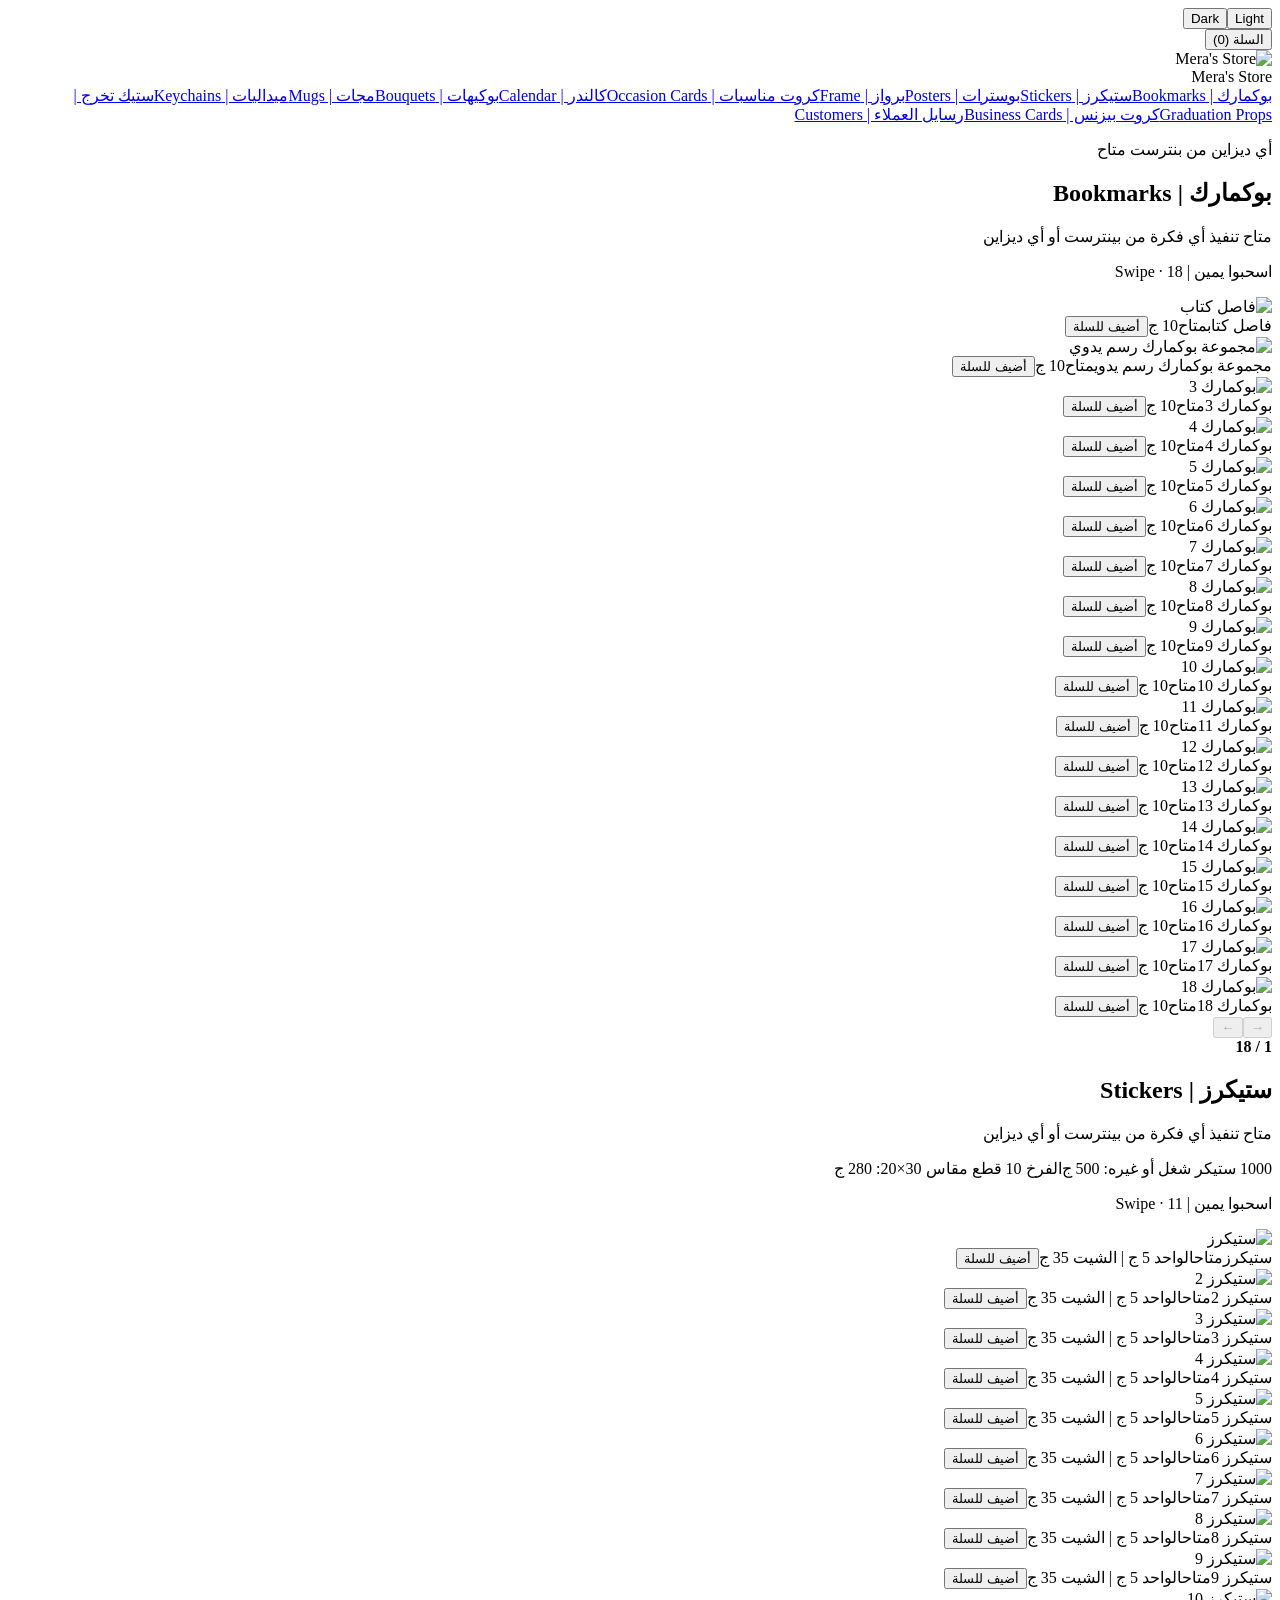
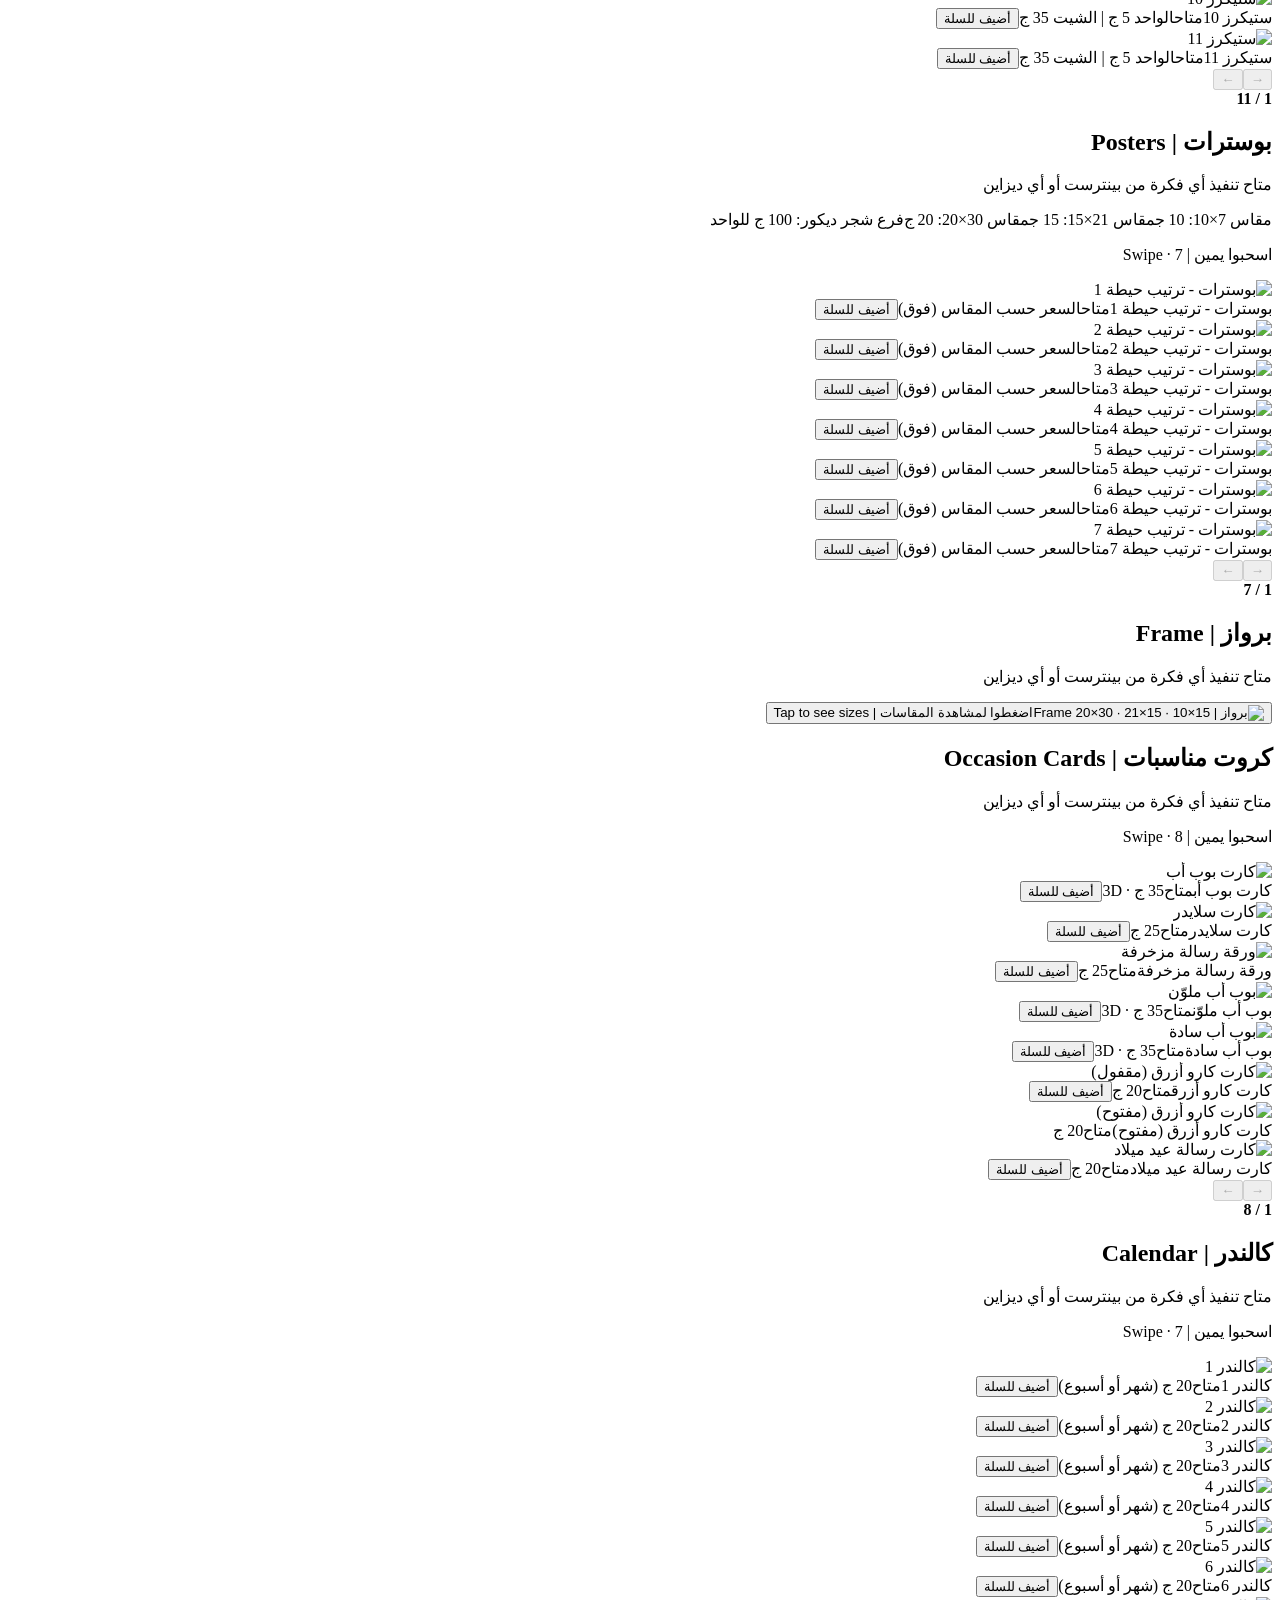
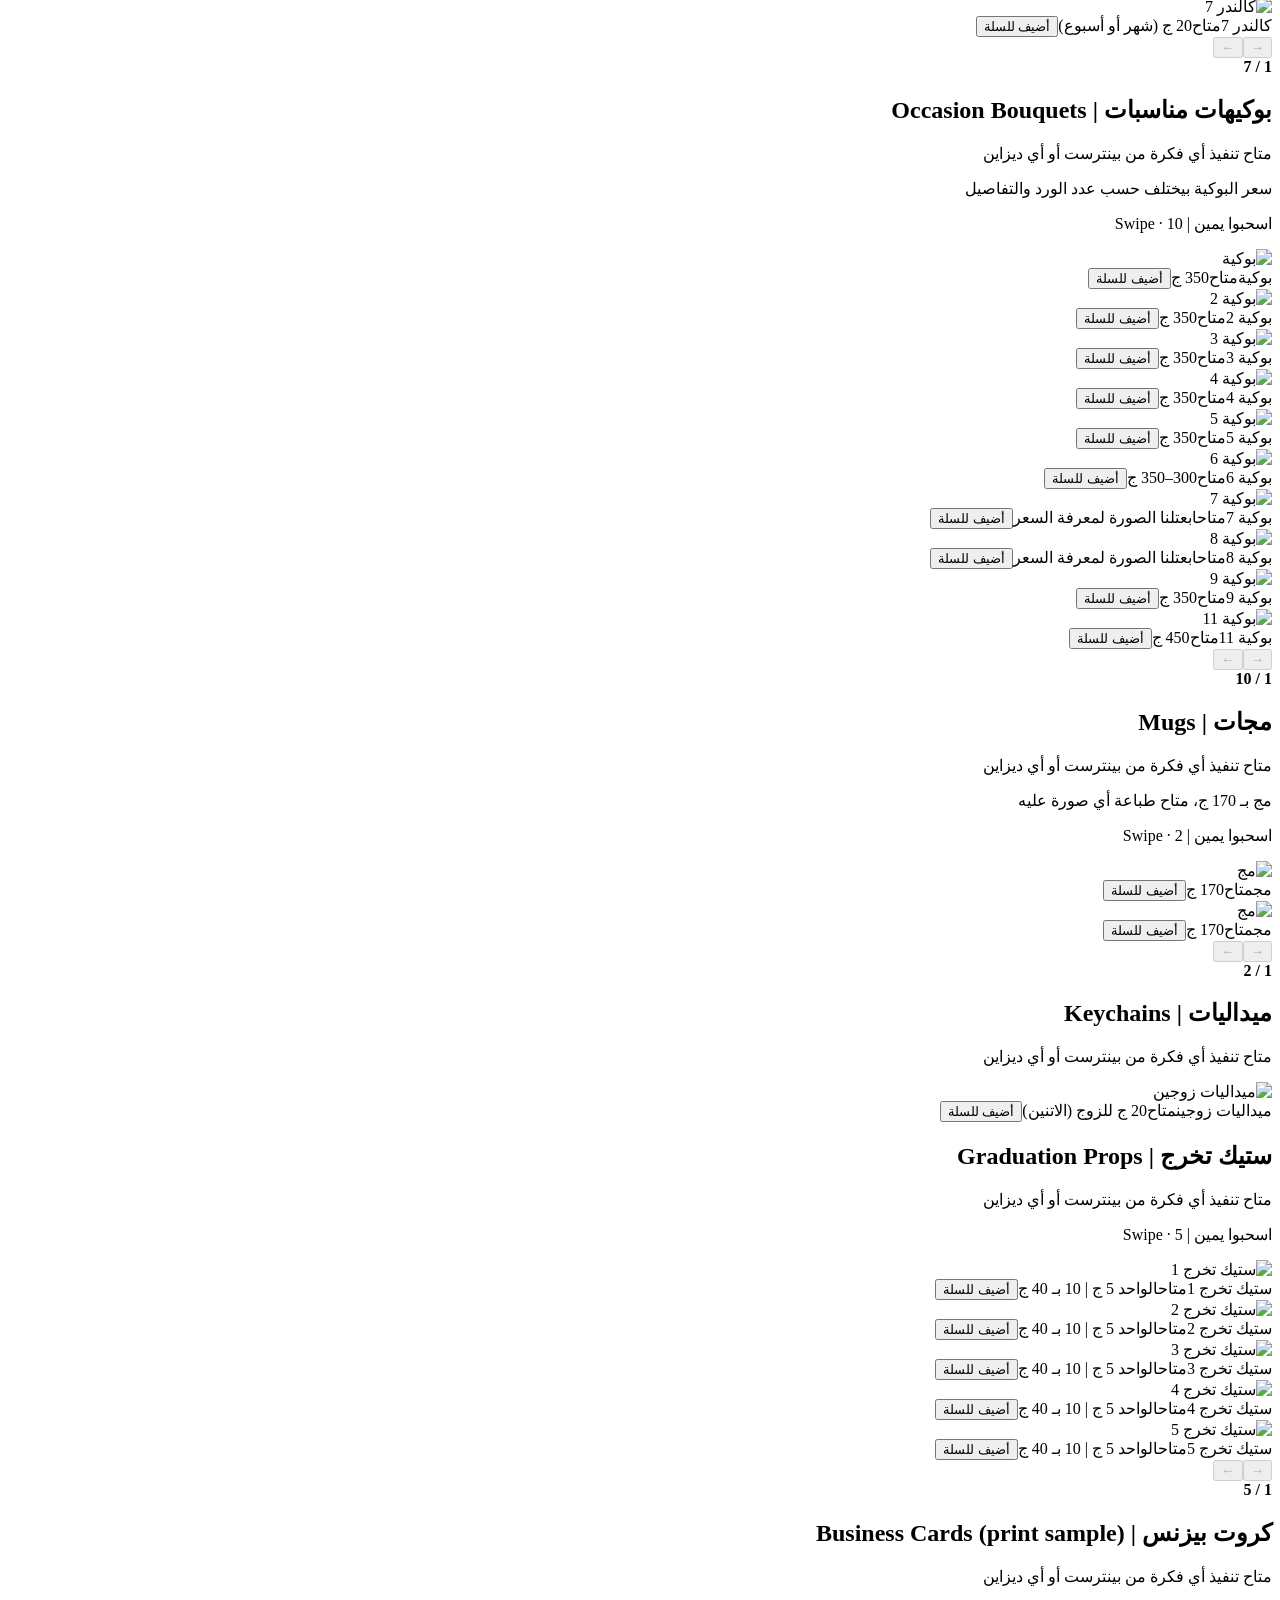
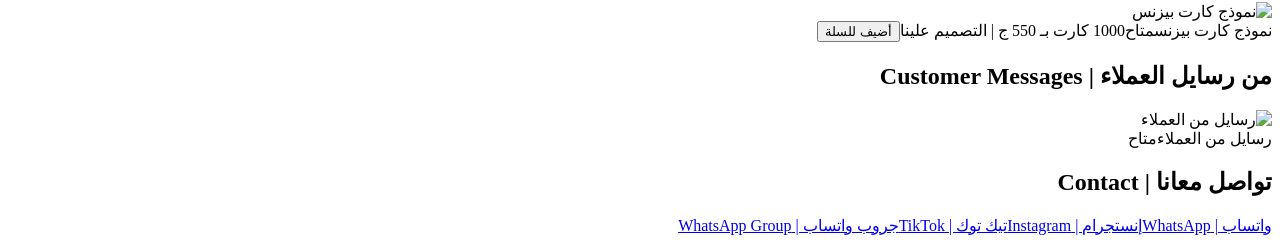
==== index.html @ 33a13e06 "Update print statement from 'Hello' to 'Goodbye'" ====
<!doctype html>
<html lang="ar" dir="rtl">
<head>
<meta charset="utf-8">
<meta name="viewport" content="width=device-width,initial-scale=1">
<title>Mera's Store</title>
<meta name="description" content="Mera's Store">
<meta property="og:title" content="Mera's Store">
<link rel="stylesheet" href="style.css">
</head>
<body>
<div id="app"><header class="h-side"><div class="theme" role="group" aria-label="Theme"><button type="button" data-t="light" aria-pressed="true">Light</button><button type="button" data-t="dark" aria-pressed="false">Dark</button></div><button type="button" class="cartbtn" id="cartbtn">السلة (0)</button><div class="side"><img data-s="logo.jpg" alt="Mera's Store"><div class="brand">Mera's Store</div></div></header>
<nav><a href="#bookmarks">بوكمارك | Bookmarks</a><a href="#stickers">ستيكرز | Stickers</a><a href="#posters">بوسترات | Posters</a><a href="#frames">برواز | Frame</a><a href="#cards">كروت مناسبات | Occasion Cards</a><a href="#calendar">كالندر | Calendar</a><a href="#bouquets">بوكيهات | Bouquets</a><a href="#mugs">مجات | Mugs</a><a href="#keychains">ميداليات | Keychains</a><a href="#grad">ستيك تخرج | Graduation Props</a><a href="#biz">كروت بيزنس | Business Cards</a><a href="#reviews">رسايل العملاء | Customers</a></nav>
<main><p class="pin">أي ديزاين من بنترست متاح</p><section id="bookmarks"><h2>بوكمارك | Bookmarks</h2><p class="tag">متاح تنفيذ أي فكرة من بينترست أو أي ديزاين</p><p class="hint">اسحبوا يمين | Swipe · 18</p><div class="row"><div class="card" style="--bd:url([data-uri])"><img data-s="bookmark.jpg" alt="فاصل كتاب" loading="lazy" decoding="async"><div><span class="name">فاصل كتاب</span><span class="av">متاح</span><span class="price">10 ج</span><button data-id="bookmark" data-n="فاصل كتاب">أضيف للسلة</button></div></div><div class="card" style="--bd:url([data-uri])"><img data-s="bookmarks2.jpg" alt="مجموعة بوكمارك رسم يدوي" loading="lazy" decoding="async"><div><span class="name">مجموعة بوكمارك رسم يدوي</span><span class="av">متاح</span><span class="price">10 ج</span><button data-id="bookmarks2" data-n="مجموعة بوكمارك رسم يدوي">أضيف للسلة</button></div></div><div class="card" style="--bd:url([data-uri])"><img data-s="bm-6499b5d2.jpg" alt="بوكمارك 3" loading="lazy" decoding="async"><div><span class="name">بوكمارك 3</span><span class="av">متاح</span><span class="price">10 ج</span><button data-id="bm-6499b5d2" data-n="بوكمارك 3">أضيف للسلة</button></div></div><div class="card" style="--bd:url([data-uri])"><img data-s="bm-3777583b.jpg" alt="بوكمارك 4" loading="lazy" decoding="async"><div><span class="name">بوكمارك 4</span><span class="av">متاح</span><span class="price">10 ج</span><button data-id="bm-3777583b" data-n="بوكمارك 4">أضيف للسلة</button></div></div><div class="card" style="--bd:url([data-uri])"><img data-s="bm-bdb9f914.jpg" alt="بوكمارك 5" loading="lazy" decoding="async"><div><span class="name">بوكمارك 5</span><span class="av">متاح</span><span class="price">10 ج</span><button data-id="bm-bdb9f914" data-n="بوكمارك 5">أضيف للسلة</button></div></div><div class="card" style="--bd:url([data-uri])"><img data-s="bm-5d52bbbf.jpg" alt="بوكمارك 6" loading="lazy" decoding="async"><div><span class="name">بوكمارك 6</span><span class="av">متاح</span><span class="price">10 ج</span><button data-id="bm-5d52bbbf" data-n="بوكمارك 6">أضيف للسلة</button></div></div><div class="card" style="--bd:url([data-uri])"><img data-s="bm-d1ce4de3.jpg" alt="بوكمارك 7" loading="lazy" decoding="async"><div><span class="name">بوكمارك 7</span><span class="av">متاح</span><span class="price">10 ج</span><button data-id="bm-d1ce4de3" data-n="بوكمارك 7">أضيف للسلة</button></div></div><div class="card" style="--bd:url([data-uri])"><img data-s="bm-d1bf0433.jpg" alt="بوكمارك 8" loading="lazy" decoding="async"><div><span class="name">بوكمارك 8</span><span class="av">متاح</span><span class="price">10 ج</span><button data-id="bm-d1bf0433" data-n="بوكمارك 8">أضيف للسلة</button></div></div><div class="card" style="--bd:url([data-uri])"><img data-s="bm-7e5b2b7e.jpg" alt="بوكمارك 9" loading="lazy" decoding="async"><div><span class="name">بوكمارك 9</span><span class="av">متاح</span><span class="price">10 ج</span><button data-id="bm-7e5b2b7e" data-n="بوكمارك 9">أضيف للسلة</button></div></div><div class="card" style="--bd:url([data-uri])"><img data-s="bm-2d952a1c.jpg" alt="بوكمارك 10" loading="lazy" decoding="async"><div><span class="name">بوكمارك 10</span><span class="av">متاح</span><span class="price">10 ج</span><button data-id="bm-2d952a1c" data-n="بوكمارك 10">أضيف للسلة</button></div></div><div class="card" style="--bd:url([data-uri])"><img data-s="bm-8ae7e34d.jpg" alt="بوكمارك 11" loading="lazy" decoding="async"><div><span class="name">بوكمارك 11</span><span class="av">متاح</span><span class="price">10 ج</span><button data-id="bm-8ae7e34d" data-n="بوكمارك 11">أضيف للسلة</button></div></div><div class="card" style="--bd:url([data-uri])"><img data-s="bm-5a660c65.jpg" alt="بوكمارك 12" loading="lazy" decoding="async"><div><span class="name">بوكمارك 12</span><span class="av">متاح</span><span class="price">10 ج</span><button data-id="bm-5a660c65" data-n="بوكمارك 12">أضيف للسلة</button></div></div><div class="card" style="--bd:url([data-uri])"><img data-s="bm-5faab9bc.jpg" alt="بوكمارك 13" loading="lazy" decoding="async"><div><span class="name">بوكمارك 13</span><span class="av">متاح</span><span class="price">10 ج</span><button data-id="bm-5faab9bc" data-n="بوكمارك 13">أضيف للسلة</button></div></div><div class="card" style="--bd:url([data-uri])"><img data-s="bm-2adc20fd.jpg" alt="بوكمارك 14" loading="lazy" decoding="async"><div><span class="name">بوكمارك 14</span><span class="av">متاح</span><span class="price">10 ج</span><button data-id="bm-2adc20fd" data-n="بوكمارك 14">أضيف للسلة</button></div></div><div class="card" style="--bd:url([data-uri])"><img data-s="bm-a53bd9fd.jpg" alt="بوكمارك 15" loading="lazy" decoding="async"><div><span class="name">بوكمارك 15</span><span class="av">متاح</span><span class="price">10 ج</span><button data-id="bm-a53bd9fd" data-n="بوكمارك 15">أضيف للسلة</button></div></div><div class="card" style="--bd:url([data-uri])"><img data-s="bm-b02fcc1a.jpg" alt="بوكمارك 16" loading="lazy" decoding="async"><div><span class="name">بوكمارك 16</span><span class="av">متاح</span><span class="price">10 ج</span><button data-id="bm-b02fcc1a" data-n="بوكمارك 16">أضيف للسلة</button></div></div><div class="card" style="--bd:url([data-uri])"><img data-s="bm-c61d346a.jpg" alt="بوكمارك 17" loading="lazy" decoding="async"><div><span class="name">بوكمارك 17</span><span class="av">متاح</span><span class="price">10 ج</span><button data-id="bm-c61d346a" data-n="بوكمارك 17">أضيف للسلة</button></div></div><div class="card" style="--bd:url([data-uri])"><img data-s="bm-b8064dca.jpg" alt="بوكمارك 18" loading="lazy" decoding="async"><div><span class="name">بوكمارك 18</span><span class="av">متاح</span><span class="price">10 ج</span><button data-id="bm-b8064dca" data-n="بوكمارك 18">أضيف للسلة</button></div></div></div></section><section id="stickers"><h2>ستيكرز | Stickers</h2><p class="tag">متاح تنفيذ أي فكرة من بينترست أو أي ديزاين</p><div class="plist"><span dir="auto">1000 ستيكر شغل أو غيره: 500 ج</span><span dir="auto">الفرخ 10 قطع مقاس <bdi dir="ltr">20×30</bdi>: 280 ج</span></div><p class="hint">اسحبوا يمين | Swipe · 11</p><div class="row"><div class="card" style="--bd:url([data-uri])"><img data-s="stickers.jpg" alt="ستيكرز" loading="lazy" decoding="async"><div><span class="name">ستيكرز</span><span class="av">متاح</span><span class="price">الواحد 5 ج | الشيت 35 ج</span><button data-id="stickers" data-n="ستيكرز">أضيف للسلة</button></div></div><div class="card" style="--bd:url([data-uri])"><img data-s="st-6cd3c4cc.jpg" alt="ستيكرز 2" loading="lazy" decoding="async"><div><span class="name">ستيكرز 2</span><span class="av">متاح</span><span class="price">الواحد 5 ج | الشيت 35 ج</span><button data-id="st-6cd3c4cc" data-n="ستيكرز 2">أضيف للسلة</button></div></div><div class="card" style="--bd:url([data-uri])"><img data-s="st-ae28cc92.jpg" alt="ستيكرز 3" loading="lazy" decoding="async"><div><span class="name">ستيكرز 3</span><span class="av">متاح</span><span class="price">الواحد 5 ج | الشيت 35 ج</span><button data-id="st-ae28cc92" data-n="ستيكرز 3">أضيف للسلة</button></div></div><div class="card" style="--bd:url([data-uri])"><img data-s="st-2877c708.jpg" alt="ستيكرز 4" loading="lazy" decoding="async"><div><span class="name">ستيكرز 4</span><span class="av">متاح</span><span class="price">الواحد 5 ج | الشيت 35 ج</span><button data-id="st-2877c708" data-n="ستيكرز 4">أضيف للسلة</button></div></div><div class="card" style="--bd:url([data-uri])"><img data-s="st-343c910b.jpg" alt="ستيكرز 5" loading="lazy" decoding="async"><div><span class="name">ستيكرز 5</span><span class="av">متاح</span><span class="price">الواحد 5 ج | الشيت 35 ج</span><button data-id="st-343c910b" data-n="ستيكرز 5">أضيف للسلة</button></div></div><div class="card" style="--bd:url([data-uri])"><img data-s="st-2d88e690.jpg" alt="ستيكرز 6" loading="lazy" decoding="async"><div><span class="name">ستيكرز 6</span><span class="av">متاح</span><span class="price">الواحد 5 ج | الشيت 35 ج</span><button data-id="st-2d88e690" data-n="ستيكرز 6">أضيف للسلة</button></div></div><div class="card" style="--bd:url([data-uri])"><img data-s="st-a7065b70.jpg" alt="ستيكرز 7" loading="lazy" decoding="async"><div><span class="name">ستيكرز 7</span><span class="av">متاح</span><span class="price">الواحد 5 ج | الشيت 35 ج</span><button data-id="st-a7065b70" data-n="ستيكرز 7">أضيف للسلة</button></div></div><div class="card" style="--bd:url([data-uri])"><img data-s="st-939bc776.jpg" alt="ستيكرز 8" loading="lazy" decoding="async"><div><span class="name">ستيكرز 8</span><span class="av">متاح</span><span class="price">الواحد 5 ج | الشيت 35 ج</span><button data-id="st-939bc776" data-n="ستيكرز 8">أضيف للسلة</button></div></div><div class="card" style="--bd:url([data-uri])"><img data-s="st-d88ac92c.jpg" alt="ستيكرز 9" loading="lazy" decoding="async"><div><span class="name">ستيكرز 9</span><span class="av">متاح</span><span class="price">الواحد 5 ج | الشيت 35 ج</span><button data-id="st-d88ac92c" data-n="ستيكرز 9">أضيف للسلة</button></div></div><div class="card" style="--bd:url([data-uri])"><img data-s="st-f0c55bbc.jpg" alt="ستيكرز 10" loading="lazy" decoding="async"><div><span class="name">ستيكرز 10</span><span class="av">متاح</span><span class="price">الواحد 5 ج | الشيت 35 ج</span><button data-id="st-f0c55bbc" data-n="ستيكرز 10">أضيف للسلة</button></div></div><div class="card" style="--bd:url([data-uri])"><img data-s="st-24be9485.jpg" alt="ستيكرز 11" loading="lazy" decoding="async"><div><span class="name">ستيكرز 11</span><span class="av">متاح</span><span class="price">الواحد 5 ج | الشيت 35 ج</span><button data-id="st-24be9485" data-n="ستيكرز 11">أضيف للسلة</button></div></div></div></section><section id="posters"><h2>بوسترات | Posters</h2><p class="tag">متاح تنفيذ أي فكرة من بينترست أو أي ديزاين</p><div class="plist"><span>مقاس <bdi dir="ltr">10×7</bdi>: 10 ج</span><span>مقاس <bdi dir="ltr">15×21</bdi>: 15 ج</span><span>مقاس <bdi dir="ltr">20×30</bdi>: 20 ج</span><span dir="auto">فرع شجر ديكور: 100 ج للواحد</span></div><p class="hint">اسحبوا يمين | Swipe · 7</p><div class="row"><div class="card" style="--bd:url([data-uri])"><img data-s="posters.jpg" alt="بوسترات - ترتيب حيطة 1" loading="lazy" decoding="async"><div><span class="name">بوسترات - ترتيب حيطة 1</span><span class="av">متاح</span><span class="price">السعر حسب المقاس (فوق)</span><button data-id="posters" data-n="بوسترات - ترتيب حيطة 1">أضيف للسلة</button></div></div><div class="card" style="--bd:url([data-uri])"><img data-s="posters2.jpg" alt="بوسترات - ترتيب حيطة 2" loading="lazy" decoding="async"><div><span class="name">بوسترات - ترتيب حيطة 2</span><span class="av">متاح</span><span class="price">السعر حسب المقاس (فوق)</span><button data-id="posters2" data-n="بوسترات - ترتيب حيطة 2">أضيف للسلة</button></div></div><div class="card" style="--bd:url([data-uri])"><img data-s="po-1fc9a0db.jpg" alt="بوسترات - ترتيب حيطة 3" loading="lazy" decoding="async"><div><span class="name">بوسترات - ترتيب حيطة 3</span><span class="av">متاح</span><span class="price">السعر حسب المقاس (فوق)</span><button data-id="po-1fc9a0db" data-n="بوسترات - ترتيب حيطة 3">أضيف للسلة</button></div></div><div class="card" style="--bd:url([data-uri])"><img data-s="po-8c38661c.jpg" alt="بوسترات - ترتيب حيطة 4" loading="lazy" decoding="async"><div><span class="name">بوسترات - ترتيب حيطة 4</span><span class="av">متاح</span><span class="price">السعر حسب المقاس (فوق)</span><button data-id="po-8c38661c" data-n="بوسترات - ترتيب حيطة 4">أضيف للسلة</button></div></div><div class="card" style="--bd:url([data-uri])"><img data-s="po-a3e59f30.jpg" alt="بوسترات - ترتيب حيطة 5" loading="lazy" decoding="async"><div><span class="name">بوسترات - ترتيب حيطة 5</span><span class="av">متاح</span><span class="price">السعر حسب المقاس (فوق)</span><button data-id="po-a3e59f30" data-n="بوسترات - ترتيب حيطة 5">أضيف للسلة</button></div></div><div class="card" style="--bd:url([data-uri])"><img data-s="po-32654e62.jpg" alt="بوسترات - ترتيب حيطة 6" loading="lazy" decoding="async"><div><span class="name">بوسترات - ترتيب حيطة 6</span><span class="av">متاح</span><span class="price">السعر حسب المقاس (فوق)</span><button data-id="po-32654e62" data-n="بوسترات - ترتيب حيطة 6">أضيف للسلة</button></div></div><div class="card" style="--bd:url([data-uri])"><img data-s="po-8a47a3f5.jpg" alt="بوسترات - ترتيب حيطة 7" loading="lazy" decoding="async"><div><span class="name">بوسترات - ترتيب حيطة 7</span><span class="av">متاح</span><span class="price">السعر حسب المقاس (فوق)</span><button data-id="po-8a47a3f5" data-n="بوسترات - ترتيب حيطة 7">أضيف للسلة</button></div></div></div></section><section id="frames"><h2>برواز | Frame</h2><p class="tag">متاح تنفيذ أي فكرة من بينترست أو أي ديزاين</p><button class="fcover" id="fcover" type="button" aria-expanded="false"><img data-s="frame-cover.jpg" alt="برواز | Frame 20×30 · 21×15 · 10×15"><span>اضغطوا لمشاهدة المقاسات | Tap to see sizes</span></button><div class="fpanel" id="fpanel" hidden><div class="fsize"><h3><bdi dir="ltr">20×30</bdi> · 170 ج</h3><img class="fsz" data-s="frame-size-20x30.jpg" alt="برواز 20×30 | Frame 20×30"><p class="hint">اسحبوا يمين | Swipe · 7</p><div class="row"><div class="card" style="--bd:url([data-uri])"><img data-s="frame-collage.jpg" alt="برواز 20×30 - تصميم 1" loading="lazy" decoding="async"><div><span class="name">برواز 20×30 - تصميم 1</span><span class="av">متاح</span><span class="price">170 ج</span><button data-id="frame-collage" data-n="برواز 20×30 - تصميم 1">أضيف للسلة</button></div></div><div class="card" style="--bd:url([data-uri])"><img data-s="frame-red.jpg" alt="برواز 20×30 - تصميم 2" loading="lazy" decoding="async"><div><span class="name">برواز 20×30 - تصميم 2</span><span class="av">متاح</span><span class="price">170 ج</span><button data-id="frame-red" data-n="برواز 20×30 - تصميم 2">أضيف للسلة</button></div></div><div class="card" style="--bd:url([data-uri])"><img data-s="frame-car.jpg" alt="برواز 20×30 - تصميم 3" loading="lazy" decoding="async"><div><span class="name">برواز 20×30 - تصميم 3</span><span class="av">متاح</span><span class="price">170 ج</span><button data-id="frame-car" data-n="برواز 20×30 - تصميم 3">أضيف للسلة</button></div></div><div class="card" style="--bd:url([data-uri])"><img data-s="fr-89ebdd4a.jpg" alt="برواز 20×30 - تصميم 4" loading="lazy" decoding="async"><div><span class="name">برواز 20×30 - تصميم 4</span><span class="av">متاح</span><span class="price">170 ج</span><button data-id="fr-89ebdd4a" data-n="برواز 20×30 - تصميم 4">أضيف للسلة</button></div></div><div class="card" style="--bd:url([data-uri])"><img data-s="fr-0cc7b293.jpg" alt="برواز 20×30 - تصميم 5" loading="lazy" decoding="async"><div><span class="name">برواز 20×30 - تصميم 5</span><span class="av">متاح</span><span class="price">170 ج</span><button data-id="fr-0cc7b293" data-n="برواز 20×30 - تصميم 5">أضيف للسلة</button></div></div><div class="card" style="--bd:url([data-uri])"><img data-s="fr-9b380de0.jpg" alt="برواز 20×30 - تصميم 6" loading="lazy" decoding="async"><div><span class="name">برواز 20×30 - تصميم 6</span><span class="av">متاح</span><span class="price">170 ج</span><button data-id="fr-9b380de0" data-n="برواز 20×30 - تصميم 6">أضيف للسلة</button></div></div><div class="card" style="--bd:url([data-uri])"><img data-s="fr-8fe261a5.jpg" alt="برواز 20×30 - تصميم 7" loading="lazy" decoding="async"><div><span class="name">برواز 20×30 - تصميم 7</span><span class="av">متاح</span><span class="price">170 ج</span><button data-id="fr-8fe261a5" data-n="برواز 20×30 - تصميم 7">أضيف للسلة</button></div></div></div></div><div class="fsize"><h3><bdi dir="ltr">21×15</bdi> · 150 ج</h3><img class="fsz" data-s="frame-size-21x15.jpg" alt="برواز 21×15 | Frame 21×15"><p class="hint">اسحبوا يمين | Swipe · 3</p><div class="row"><div class="card" style="--bd:url([data-uri])"><img data-s="frame-21x15.jpg" alt="برواز 21×15 - تصميم 1" loading="lazy" decoding="async"><div><span class="name">برواز 21×15 - تصميم 1</span><span class="av">متاح</span><span class="price">150 ج</span><button data-id="frame-21x15" data-n="برواز 21×15 - تصميم 1">أضيف للسلة</button></div></div><div class="card" style="--bd:url([data-uri])"><img data-s="frame-blue.jpg" alt="برواز 21×15 - تصميم 2" loading="lazy" decoding="async"><div><span class="name">برواز 21×15 - تصميم 2</span><span class="av">متاح</span><span class="price">150 ج</span><button data-id="frame-blue" data-n="برواز 21×15 - تصميم 2">أضيف للسلة</button></div></div><div class="card" style="--bd:url([data-uri])"><img data-s="fr-c54f2c7e.jpg" alt="برواز 21×15 - تصميم 3" loading="lazy" decoding="async"><div><span class="name">برواز 21×15 - تصميم 3</span><span class="av">متاح</span><span class="price">150 ج</span><button data-id="fr-c54f2c7e" data-n="برواز 21×15 - تصميم 3">أضيف للسلة</button></div></div></div></div><div class="fsize"><h3><bdi dir="ltr">10×15</bdi> · 130 ج</h3><img class="fsz" data-s="frame-size-10x15.jpg" alt="برواز 10×15 | Frame 10×15"><p class="hint">اسحبوا يمين | Swipe · 4</p><div class="row"><div class="card" style="--bd:url([data-uri])"><img data-s="fr-15c36048.jpg" alt="برواز 10×15 - تصميم 1" loading="lazy" decoding="async"><div><span class="name">برواز 10×15 - تصميم 1</span><span class="av">متاح</span><span class="price">130 ج</span><button data-id="fr-15c36048" data-n="برواز 10×15 - تصميم 1">أضيف للسلة</button></div></div><div class="card" style="--bd:url([data-uri])"><img data-s="n-1d8ba34d.jpg" alt="برواز 10×15 - تصميم 2" loading="lazy" decoding="async"><div><span class="name">برواز 10×15 - تصميم 2</span><span class="av">متاح</span><span class="price">ابعتلنا الصورة لمعرفة السعر</span><button data-id="n-1d8ba34d" data-n="برواز 10×15 - تصميم 2">أضيف للسلة</button></div></div><div class="card" style="--bd:url([data-uri])"><img data-s="n-281a5f4f.jpg" alt="برواز 10×15 - تصميم 3" loading="lazy" decoding="async"><div><span class="name">برواز 10×15 - تصميم 3</span><span class="av">متاح</span><span class="price">ابعتلنا الصورة لمعرفة السعر</span><button data-id="n-281a5f4f" data-n="برواز 10×15 - تصميم 3">أضيف للسلة</button></div></div><div class="card" style="--bd:url([data-uri])"><img data-s="n-c7849ffd.jpg" alt="برواز 10×15 - تصميم 4" loading="lazy" decoding="async"><div><span class="name">برواز 10×15 - تصميم 4</span><span class="av">متاح</span><span class="price">ابعتلنا الصورة لمعرفة السعر</span><button data-id="n-c7849ffd" data-n="برواز 10×15 - تصميم 4">أضيف للسلة</button></div></div></div></div></div></section><section id="cards"><h2>كروت مناسبات | Occasion Cards</h2><p class="tag">متاح تنفيذ أي فكرة من بينترست أو أي ديزاين</p><p class="hint">اسحبوا يمين | Swipe · 8</p><div class="row"><div class="card" style="--bd:url([data-uri])"><img data-s="card.jpg" alt="كارت بوب أب" loading="lazy" decoding="async"><div><span class="name">كارت بوب أب</span><span class="av">متاح</span><span class="price">35 ج · 3D</span><button data-id="card" data-n="كارت بوب أب">أضيف للسلة</button></div></div><div class="card" style="--bd:url([data-uri])"><img data-s="slider.jpg" alt="كارت سلايدر" loading="lazy" decoding="async"><div><span class="name">كارت سلايدر</span><span class="av">متاح</span><span class="price">25 ج</span><button data-id="slider" data-n="كارت سلايدر">أضيف للسلة</button></div></div><div class="card" style="--bd:url([data-uri])"><img data-s="letter.jpg" alt="ورقة رسالة مزخرفة" loading="lazy" decoding="async"><div><span class="name">ورقة رسالة مزخرفة</span><span class="av">متاح</span><span class="price">25 ج</span><button data-id="letter" data-n="ورقة رسالة مزخرفة">أضيف للسلة</button></div></div><div class="card" style="--bd:url([data-uri])"><img data-s="popup-color.jpg" alt="بوب أب ملوّن" loading="lazy" decoding="async"><div><span class="name">بوب أب ملوّن</span><span class="av">متاح</span><span class="price">35 ج · 3D</span><button data-id="popup-color" data-n="بوب أب ملوّن">أضيف للسلة</button></div></div><div class="card" style="--bd:url([data-uri])"><img data-s="popup-plain.jpg" alt="بوب أب سادة" loading="lazy" decoding="async"><div><span class="name">بوب أب سادة</span><span class="av">متاح</span><span class="price">35 ج · 3D</span><button data-id="popup-plain" data-n="بوب أب سادة">أضيف للسلة</button></div></div><div class="card" style="--bd:url([data-uri])"><img data-s="card-gingham-closed.jpg" alt="كارت كارو أزرق (مقفول)" loading="lazy" decoding="async"><div><span class="name">كارت كارو أزرق</span><span class="av">متاح</span><span class="price">20 ج</span><button data-id="card-gingham" data-n="كارت كارو أزرق">أضيف للسلة</button></div></div><div class="card" style="--bd:url([data-uri])"><img data-s="card-gingham-open.jpg" alt="كارت كارو أزرق (مفتوح)" loading="lazy" decoding="async"><div><span class="name">كارت كارو أزرق (مفتوح)</span><span class="av">متاح</span><span class="price">20 ج</span></div></div><div class="card" style="--bd:url([data-uri])"><img data-s="card-landscape.jpg" alt="كارت رسالة عيد ميلاد" loading="lazy" decoding="async"><div><span class="name">كارت رسالة عيد ميلاد</span><span class="av">متاح</span><span class="price">20 ج</span><button data-id="card-landscape" data-n="كارت رسالة عيد ميلاد">أضيف للسلة</button></div></div></div></section><section id="calendar"><h2>كالندر | Calendar</h2><p class="tag">متاح تنفيذ أي فكرة من بينترست أو أي ديزاين</p><p class="hint">اسحبوا يمين | Swipe · 7</p><div class="row"><div class="card" style="--bd:url([data-uri])"><img data-s="cal-624f7f69.jpg" alt="كالندر 1" loading="lazy" decoding="async"><div><span class="name">كالندر 1</span><span class="av">متاح</span><span class="price">20 ج (شهر أو أسبوع)</span><button data-id="cal-624f7f69" data-n="كالندر 1">أضيف للسلة</button></div></div><div class="card" style="--bd:url([data-uri])"><img data-s="cal-558f1f0b.jpg" alt="كالندر 2" loading="lazy" decoding="async"><div><span class="name">كالندر 2</span><span class="av">متاح</span><span class="price">20 ج (شهر أو أسبوع)</span><button data-id="cal-558f1f0b" data-n="كالندر 2">أضيف للسلة</button></div></div><div class="card" style="--bd:url([data-uri])"><img data-s="cal-eaf8d5b4.jpg" alt="كالندر 3" loading="lazy" decoding="async"><div><span class="name">كالندر 3</span><span class="av">متاح</span><span class="price">20 ج (شهر أو أسبوع)</span><button data-id="cal-eaf8d5b4" data-n="كالندر 3">أضيف للسلة</button></div></div><div class="card" style="--bd:url([data-uri])"><img data-s="cal-39ce5f0c.jpg" alt="كالندر 4" loading="lazy" decoding="async"><div><span class="name">كالندر 4</span><span class="av">متاح</span><span class="price">20 ج (شهر أو أسبوع)</span><button data-id="cal-39ce5f0c" data-n="كالندر 4">أضيف للسلة</button></div></div><div class="card" style="--bd:url([data-uri])"><img data-s="cal-580b13f8.jpg" alt="كالندر 5" loading="lazy" decoding="async"><div><span class="name">كالندر 5</span><span class="av">متاح</span><span class="price">20 ج (شهر أو أسبوع)</span><button data-id="cal-580b13f8" data-n="كالندر 5">أضيف للسلة</button></div></div><div class="card" style="--bd:url([data-uri])"><img data-s="cal-dce40412.jpg" alt="كالندر 6" loading="lazy" decoding="async"><div><span class="name">كالندر 6</span><span class="av">متاح</span><span class="price">20 ج (شهر أو أسبوع)</span><button data-id="cal-dce40412" data-n="كالندر 6">أضيف للسلة</button></div></div><div class="card" style="--bd:url([data-uri])"><img data-s="cal-fbaa63fa.jpg" alt="كالندر 7" loading="lazy" decoding="async"><div><span class="name">كالندر 7</span><span class="av">متاح</span><span class="price">20 ج (شهر أو أسبوع)</span><button data-id="cal-fbaa63fa" data-n="كالندر 7">أضيف للسلة</button></div></div></div></section><section id="bouquets"><h2>بوكيهات مناسبات | Occasion Bouquets</h2><p class="tag">متاح تنفيذ أي فكرة من بينترست أو أي ديزاين</p><div class="plist"><span dir="auto">سعر البوكية بيختلف حسب عدد الورد والتفاصيل</span></div><p class="hint">اسحبوا يمين | Swipe · 10</p><div class="row"><div class="card" style="--bd:url([data-uri])"><img data-s="bouquet-1.jpg" alt="بوكية" loading="lazy" decoding="async"><div><span class="name">بوكية</span><span class="av">متاح</span><span class="price">350 ج</span><button data-id="bouquet-1" data-n="بوكية">أضيف للسلة</button></div></div><div class="card" style="--bd:url([data-uri])"><img data-s="n-b6071511.jpg" alt="بوكية 2" loading="lazy" decoding="async"><div><span class="name">بوكية 2</span><span class="av">متاح</span><span class="price">350 ج</span><button data-id="n-b6071511" data-n="بوكية 2">أضيف للسلة</button></div></div><div class="card" style="--bd:url([data-uri])"><img data-s="n-b6f049cd.jpg" alt="بوكية 3" loading="lazy" decoding="async"><div><span class="name">بوكية 3</span><span class="av">متاح</span><span class="price">350 ج</span><button data-id="n-b6f049cd" data-n="بوكية 3">أضيف للسلة</button></div></div><div class="card" style="--bd:url([data-uri])"><img data-s="n-700815ef.jpg" alt="بوكية 4" loading="lazy" decoding="async"><div><span class="name">بوكية 4</span><span class="av">متاح</span><span class="price">350 ج</span><button data-id="n-700815ef" data-n="بوكية 4">أضيف للسلة</button></div></div><div class="card" style="--bd:url([data-uri])"><img data-s="n-e8df62c7.jpg" alt="بوكية 5" loading="lazy" decoding="async"><div><span class="name">بوكية 5</span><span class="av">متاح</span><span class="price">350 ج</span><button data-id="n-e8df62c7" data-n="بوكية 5">أضيف للسلة</button></div></div><div class="card" style="--bd:url([data-uri])"><img data-s="n-19cc9695.jpg" alt="بوكية 6" loading="lazy" decoding="async"><div><span class="name">بوكية 6</span><span class="av">متاح</span><span class="price">300–350 ج</span><button data-id="n-19cc9695" data-n="بوكية 6">أضيف للسلة</button></div></div><div class="card" style="--bd:url([data-uri])"><img data-s="n-31911f04.jpg" alt="بوكية 7" loading="lazy" decoding="async"><div><span class="name">بوكية 7</span><span class="av">متاح</span><span class="price">ابعتلنا الصورة لمعرفة السعر</span><button data-id="n-31911f04" data-n="بوكية 7">أضيف للسلة</button></div></div><div class="card" style="--bd:url([data-uri])"><img data-s="n-29d565b8.jpg" alt="بوكية 8" loading="lazy" decoding="async"><div><span class="name">بوكية 8</span><span class="av">متاح</span><span class="price">ابعتلنا الصورة لمعرفة السعر</span><button data-id="n-29d565b8" data-n="بوكية 8">أضيف للسلة</button></div></div><div class="card" style="--bd:url([data-uri])"><img data-s="n-e948fa09.jpg" alt="بوكية 9" loading="lazy" decoding="async"><div><span class="name">بوكية 9</span><span class="av">متاح</span><span class="price">350 ج</span><button data-id="n-e948fa09" data-n="بوكية 9">أضيف للسلة</button></div></div><div class="card" style="--bd:url([data-uri])"><img data-s="n-86810418.jpg" alt="بوكية 11" loading="lazy" decoding="async"><div><span class="name">بوكية 11</span><span class="av">متاح</span><span class="price">450 ج</span><button data-id="n-86810418" data-n="بوكية 11">أضيف للسلة</button></div></div></div></section><section id="mugs"><h2>مجات | Mugs</h2><p class="tag">متاح تنفيذ أي فكرة من بينترست أو أي ديزاين</p><div class="plist"><span dir="auto">مج بـ 170 ج، متاح طباعة أي صورة عليه</span></div><p class="hint">اسحبوا يمين | Swipe · 2</p><div class="row"><div class="card" style="--bd:url([data-uri])"><img data-s="mug-1.jpg" alt="مج" loading="lazy" decoding="async"><div><span class="name">مج</span><span class="av">متاح</span><span class="price">170 ج</span><button data-id="mug" data-n="مج">أضيف للسلة</button></div></div><div class="card" style="--bd:url([data-uri])"><img data-s="mug-2.jpg" alt="مج" loading="lazy" decoding="async"><div><span class="name">مج</span><span class="av">متاح</span><span class="price">170 ج</span><button data-id="mug" data-n="مج">أضيف للسلة</button></div></div></div></section><section id="keychains"><h2>ميداليات | Keychains</h2><p class="tag">متاح تنفيذ أي فكرة من بينترست أو أي ديزاين</p><div class="row one"><div class="card" style="--bd:url([data-uri])"><img data-s="keyrings.jpg" alt="ميداليات زوجين" loading="lazy" decoding="async"><div><span class="name">ميداليات زوجين</span><span class="av">متاح</span><span class="price">20 ج للزوج (الاتنين)</span><button data-id="keyrings" data-n="ميداليات زوجين">أضيف للسلة</button></div></div></div></section><section id="grad"><h2>ستيك تخرج | Graduation Props</h2><p class="tag">متاح تنفيذ أي فكرة من بينترست أو أي ديزاين</p><p class="hint">اسحبوا يمين | Swipe · 5</p><div class="row"><div class="card" style="--bd:url([data-uri])"><img data-s="grad-princess.jpg" alt="ستيك تخرج 1" loading="lazy" decoding="async"><div><span class="name">ستيك تخرج 1</span><span class="av">متاح</span><span class="price">الواحد 5 ج | 10 بـ 40 ج</span><button data-id="grad-princess" data-n="ستيك تخرج 1">أضيف للسلة</button></div></div><div class="card" style="--bd:url([data-uri])"><img data-s="grad-clapper.jpg" alt="ستيك تخرج 2" loading="lazy" decoding="async"><div><span class="name">ستيك تخرج 2</span><span class="av">متاح</span><span class="price">الواحد 5 ج | 10 بـ 40 ج</span><button data-id="grad-clapper" data-n="ستيك تخرج 2">أضيف للسلة</button></div></div><div class="card" style="--bd:url([data-uri])"><img data-s="grad-bears.jpg" alt="ستيك تخرج 3" loading="lazy" decoding="async"><div><span class="name">ستيك تخرج 3</span><span class="av">متاح</span><span class="price">الواحد 5 ج | 10 بـ 40 ج</span><button data-id="grad-bears" data-n="ستيك تخرج 3">أضيف للسلة</button></div></div><div class="card" style="--bd:url([data-uri])"><img data-s="grad-1.jpg" alt="ستيك تخرج 4" loading="lazy" decoding="async"><div><span class="name">ستيك تخرج 4</span><span class="av">متاح</span><span class="price">الواحد 5 ج | 10 بـ 40 ج</span><button data-id="grad-1" data-n="ستيك تخرج 4">أضيف للسلة</button></div></div><div class="card" style="--bd:url([data-uri])"><img data-s="grad-2.jpg" alt="ستيك تخرج 5" loading="lazy" decoding="async"><div><span class="name">ستيك تخرج 5</span><span class="av">متاح</span><span class="price">الواحد 5 ج | 10 بـ 40 ج</span><button data-id="grad-2" data-n="ستيك تخرج 5">أضيف للسلة</button></div></div></div></section><section id="biz"><h2>كروت بيزنس | Business Cards (print sample)</h2><p class="tag">متاح تنفيذ أي فكرة من بينترست أو أي ديزاين</p><div class="row one"><div class="card" style="--bd:url([data-uri])"><img data-s="bizcard.jpg" alt="نموذج كارت بيزنس" loading="lazy" decoding="async"><div><span class="name">نموذج كارت بيزنس</span><span class="av">متاح</span><span class="price">1000 كارت بـ 550 ج | التصميم علينا</span><button data-id="bizcard" data-n="نموذج كارت بيزنس">أضيف للسلة</button></div></div></div></section><section id="reviews"><h2>من رسايل العملاء | Customer Messages</h2><div class="row one"><div class="card" style="--bd:url([data-uri])"><img data-s="reviews.jpg" alt="رسايل من العملاء" loading="lazy" decoding="async"><div><span class="name">رسايل من العملاء</span><span class="av">متاح</span></div></div></div></section><section id="contact" class="contact"><h2>تواصل معانا | Contact</h2><div class="clinks"><a href="https://wa.me/201017107338" target="_blank" rel="noopener">واتساب | WhatsApp</a><a class="alt" href="https://www.instagram.com/merasjopp_89?igsh=MTZvcjV6NTJzdGlmaA==" target="_blank" rel="noopener">إنستجرام | Instagram</a><a class="alt" href="https://tiktok.com/@meras_jopp89" target="_blank" rel="noopener">تيك توك | TikTok</a><a class="alt" href="https://chat.whatsapp.com/F8HjdOh3eMoI7mCTpuZHUn" target="_blank" rel="noopener">جروب واتساب | WhatsApp Group</a></div></section></main><dialog class="cartdlg" id="cartdlg"><h3>السلة</h3><ul id="cartlist"></ul><p class="cn">الأسعار والإجمالي بتتأكد على واتساب.</p><div class="acts"><a id="cartorder" class="dis" href="#" target="_blank" rel="noopener">اطلب على واتساب</a><button type="button" class="x" id="cartclose">إغلاق</button></div></dialog></div>
<script>
window.fill=function(){document.querySelectorAll('img[data-s]').forEach(function(m){var u=(window.I||{})[m.getAttribute('data-s')];if(u){m.src=u;m.removeAttribute('data-s')}})};
"use strict";
const WA_NUMBER = '201017107338';
(function () {
    const root = document.getElementById('app');
    const q = (s) => root.querySelector(s);
    const qa = (s) => Array.from(root.querySelectorAll(s));
    const h = document.documentElement;
    h.setAttribute('dir', 'rtl');
    h.setAttribute('lang', 'ar');
    const cart = {};
    const dlg = q('#cartdlg');
    const list = q('#cartlist'), order = q('#cartorder'), cb = q('#cartbtn');
    function upd() {
        const keys = Object.keys(cart), n = keys.reduce((a, k) => a + cart[k], 0);
        cb.textContent = 'السلة (' + n + ')';
        list.innerHTML = '';
        if (!n) {
            const li = document.createElement('li');
            li.textContent = 'السلة فاضية';
            list.appendChild(li);
        }
        keys.forEach(k => {
            const li = document.createElement('li');
            const t = document.createElement('span');
            t.textContent = k + ' × ' + cart[k];
            const r = document.createElement('button');
            r.type = 'button';
            r.textContent = 'حذف';
            r.onclick = () => { delete cart[k]; upd(); };
            li.appendChild(t);
            li.appendChild(r);
            list.appendChild(li);
        });
        if (n) {
            const t = 'أهلا ميرا، عايز/ة أطلب:\n' + keys.map(k => '- ' + k + ' × ' + cart[k]).join('\n');
            order.href = 'https://wa.me/' + WA_NUMBER + '?text=' + encodeURIComponent(t);
            order.classList.remove('dis');
        }
        else {
            order.href = '#';
            order.classList.add('dis');
        }
    }
    upd();
    cb.onclick = () => { upd(); dlg.showModal(); };
    q('#cartclose').onclick = () => dlg.close();
    qa('button[data-id]').forEach(b => b.onclick = () => {
        const sel = b.parentNode.querySelector('select');
        if (sel && !sel.value) {
            sel.focus();
            sel.classList.add('need');
            return;
        }
        const k = (b.dataset.n || '') + (sel ? ' - ' + sel.options[sel.selectedIndex].dataset.l : '');
        cart[k] = (cart[k] || 0) + 1;
        upd();
        b.classList.add('added');
        setTimeout(() => b.classList.remove('added'), 900);
    });
    // theme
    function setT(t) { h.setAttribute('data-theme', t); qa('.theme button').forEach(b => b.setAttribute('aria-pressed', String(b.dataset.t === t))); }
    qa('.theme button').forEach(b => b.addEventListener('click', () => setT(b.dataset.t)));
    // swipe rows: arrows, progress, one-directional drag guard
    qa('.row:not(.one)').forEach(r => {
        const d = document.createElement('div');
        d.className = 'nav2';
        d.innerHTML = '<button type="button" aria-label="السابق">→</button><button type="button" aria-label="التالي">←</button>';
        r.after(d);
        const bs = d.querySelectorAll('button');
        const w = () => r.querySelector('.card').offsetWidth + 14;
        const u = () => { const m = r.scrollWidth - r.clientWidth, p = Math.abs(r.scrollLeft); bs[0].disabled = p < 8; bs[1].disabled = p > m - 8; };
        bs[0].onclick = () => r.scrollBy({ left: -w(), behavior: 'smooth' });
        bs[1].onclick = () => r.scrollBy({ left: w(), behavior: 'smooth' });
        r.addEventListener('scroll', u);
        u();
        const p = document.createElement('div');
        p.className = 'prog';
        p.innerHTML = '<i></i><b></b>';
        d.after(p);
        const up = () => { const cs = r.querySelectorAll('.card'), n = cs.length, ww = cs[0].offsetWidth + 14, k = Math.min(n, Math.round(r.scrollLeft / ww) + 1); p.querySelector('b').textContent = k + ' / ' + n; };
        r.addEventListener('scroll', up, { passive: true });
        up();
                    let x0 = 0, y0 = 0, ax = '';
            r.addEventListener('touchstart', e => { x0 = e.touches[0].clientX; y0 = e.touches[0].clientY; ax = ''; }, { passive: true });
            r.addEventListener('touchmove', e => {
                const dx = e.touches[0].clientX - x0, dy = e.touches[0].clientY - y0;
                if (!ax && (Math.abs(dx) > 6 || Math.abs(dy) > 6)) ax = Math.abs(dx) > Math.abs(dy) ? 'x' : 'y';
                if (ax === 'x' && dx > 2 && e.cancelable) e.preventDefault();
            }, { passive: false });
        r.addEventListener('wheel', e => { if (e.deltaX < 0)
            e.preventDefault(); }, { passive: false });
    });
    const fc = root.querySelector('#fcover');
    if (fc)
        fc.onclick = () => { const p = q('#fpanel'); p.hidden = !p.hidden; fc.setAttribute('aria-expanded', String(!p.hidden)); p.querySelectorAll('.row').forEach(r => r.dispatchEvent(new Event('scroll'))); };
})();

</script>
<script src="i1.js" defer></script>
<script src="i2.js" defer></script>
<script src="i3.js" defer></script>
<script src="i4.js" defer></script>
<script src="i5.js" defer></script>
<script src="i6.js" defer></script>
<script src="i7.js" defer></script>
<script src="i8.js" defer></script>
<script src="i9.js" defer></script>
<script src="i10.js" defer></script>
</body>
  </html>
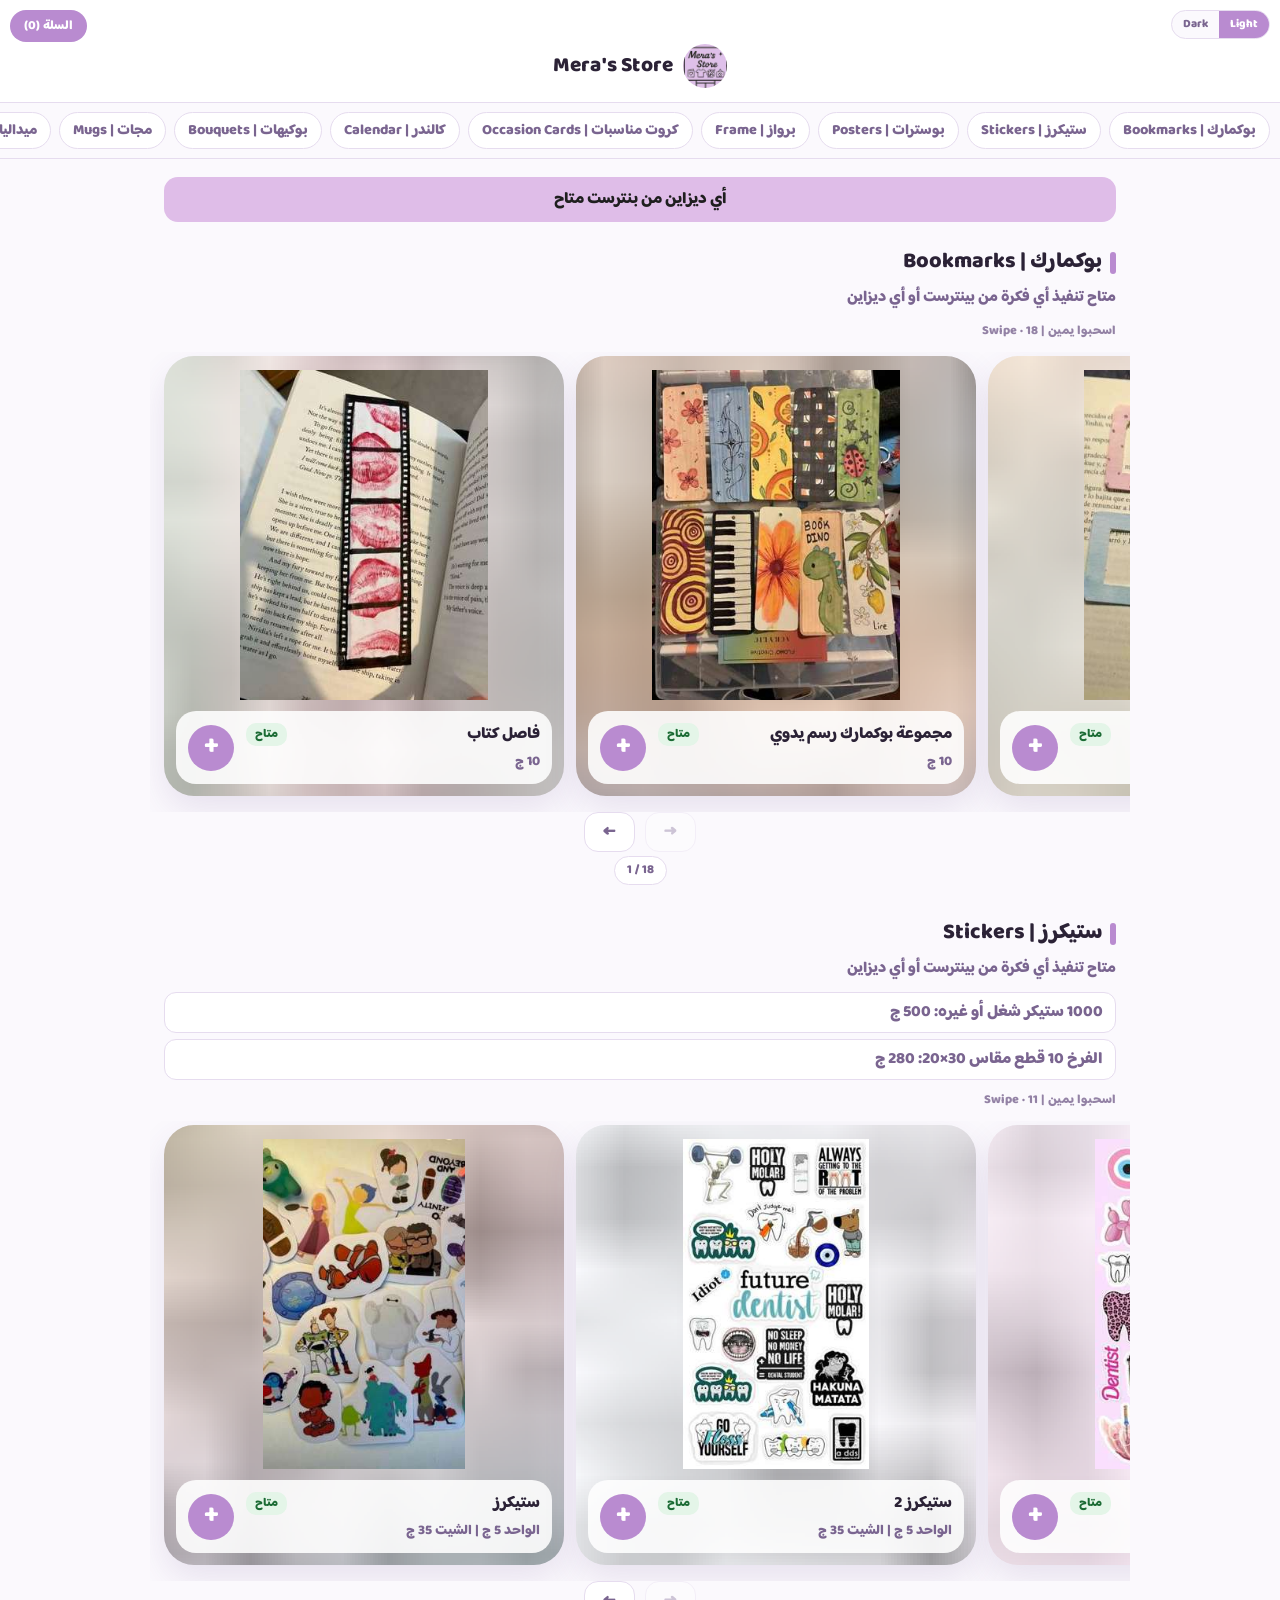
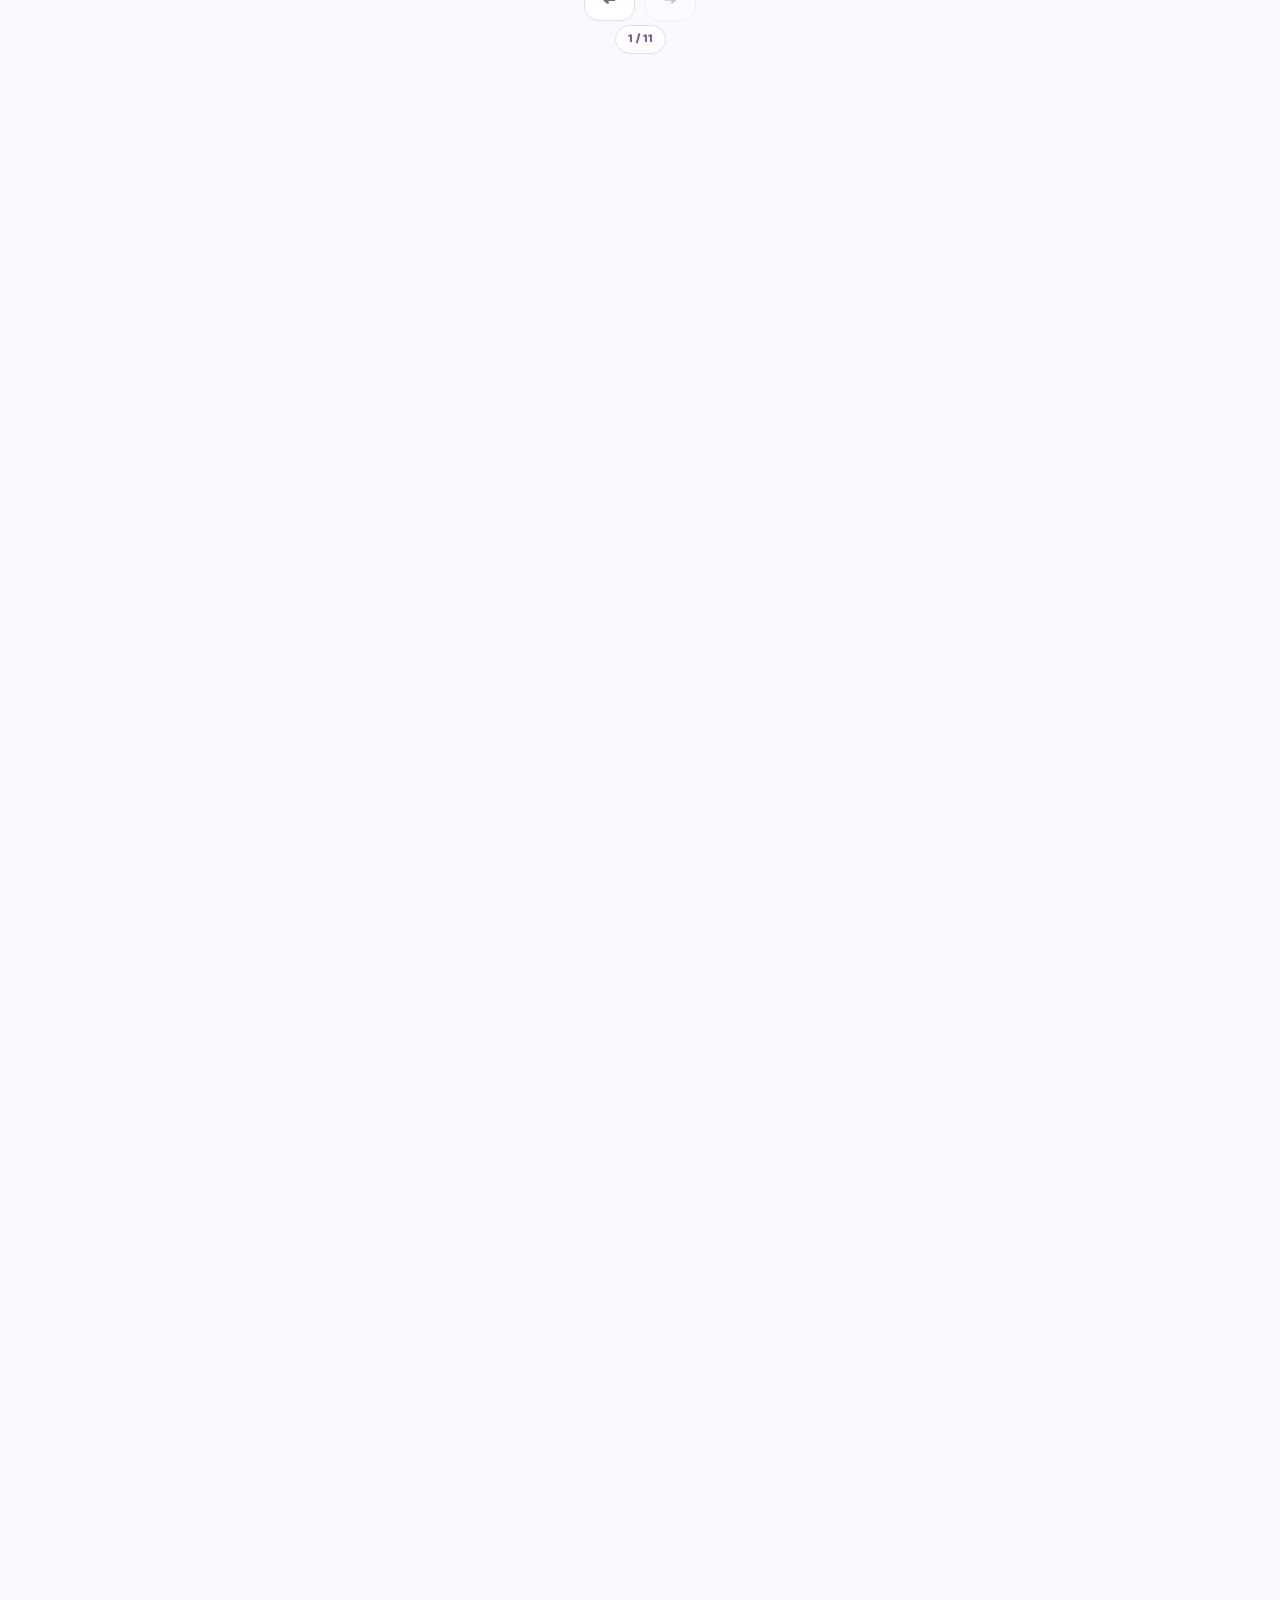
==== commit 57987613: "Add sizes.js script to index.html" ====
--- a/index.html
+++ b/index.html
@@ -122,5 +122,6 @@
 <script src="i8.js" defer></script>
 <script src="i9.js" defer></script>
 <script src="i10.js" defer></script>
+<script src="sizes.js" defer></script>
 </body>
   </html>
--- a/style.css
+++ b/style.css
@@ -0,0 +1,102 @@
+.nav2{display:flex;justify-content:center;gap:10px;margin:0 14px 10px}.nav2 button{padding:4px 18px;font-size:1.1rem;box-shadow:2px 2px 0 #1f1f1f}.nav2 button:disabled{opacity:.35}
+@font-face{font-family:"Baloo";src:url([data-uri]);font-weight:400 800}
+
+:root{--l:#dfbde8;--ld:#b98bd0;--ink:#1f1f1f;--bg:#faf5fc;--soft:#f3eaf7}
+*{box-sizing:border-box}html{}
+body{margin:0;font-family:"Baloo",system-ui,"Segoe UI",Tahoma,sans-serif;background:var(--bg);color:var(--ink);background-image:radial-gradient(#e9d6f1 1.5px,transparent 1.5px);background-size:22px 22px}
+header{background:var(--l);text-align:center;padding:16px 12px 12px;border-bottom:3px solid var(--ink)}
+header img{width:150px;height:auto;border:3px solid var(--ink);border-radius:14px;box-shadow:4px 4px 0 var(--ink)}
+nav{background:var(--l);border-bottom:3px solid var(--ink);display:flex;gap:8px;overflow-x:auto;padding:9px 10px;white-space:nowrap;scrollbar-width:none}
+nav::-webkit-scrollbar{display:none}
+nav a{color:var(--ink);text-decoration:none;font-weight:800;font-size:.9rem;border:2px solid var(--ink);border-radius:20px;padding:5px 13px;background:#fff;box-shadow:2px 2px 0 var(--ink)}
+main{max-width:980px;margin:auto;padding:6px 0 40px}
+section{scroll-margin-top:62px;margin-top:22px}
+h2{margin:0 14px 4px;font-size:1.25rem;display:flex;align-items:center;gap:8px}
+h2::before{content:"✦";color:var(--ld);font-size:1.1rem}
+.tag{margin:0 14px 10px;font-size:1.05rem;font-weight:800;color:#5b2a78;background:#f1defa;border:2px solid #1f1f1f;border-radius:12px;padding:8px 12px;box-shadow:3px 3px 0 #b98bd0}
+.hint{margin:0 14px 10px;font-size:.78rem;color:#7a5a8e}
+.row{direction:ltr;display:flex;gap:14px;overflow-x:auto;scroll-snap-type:x mandatory;padding:4px 14px 16px;scrollbar-width:none;-webkit-overflow-scrolling:touch}
+.row::-webkit-scrollbar{display:none}
+.card{direction:rtl;flex:0 0 78%;max-width:320px;scroll-snap-align:center;background:#fff;border:2.5px solid var(--ink);border-radius:22px;overflow:hidden;box-shadow:5px 5px 0 var(--ld);display:flex;flex-direction:column}
+.row.one .card{flex:0 0 100%;max-width:none}
+.row.one{padding-inline:14px}
+.card img{width:100%;height:340px;object-fit:contain;background:var(--soft);display:block}
+.row.one .card img{height:auto;max-height:70vh}
+.card div{padding:12px 14px 14px;display:flex;flex-direction:column;gap:8px}
+.name{font-weight:800}.price{color:#6b4a80;font-size:.9rem}
+button{font:inherit;font-weight:800;border:2.5px solid var(--ink);background:var(--l);border-radius:14px;padding:10px 12px;cursor:pointer;box-shadow:2px 2px 0 var(--ink)}
+button:active{transform:translate(2px,2px);box-shadow:none}
+button:disabled{opacity:.6;cursor:not-allowed}
+.bar{background:var(--l);border-top:3px solid var(--ink);padding:10px 14px;display:flex;justify-content:space-between;align-items:center;gap:10px}
+.bar span{font-size:.85rem}
+.note{font-size:.85rem;color:#555;margin:20px 14px 0}
+@media(min-width:700px){.card{flex-basis:300px}.row.one .card{flex-basis:420px;max-width:420px}}
+.fcover{display:block;width:calc(100% - 28px);margin:0 14px;padding:0;background:#fff;border:2px solid #1f1f1f;border-radius:18px;overflow:hidden;box-shadow:4px 4px 0 #c9a7e3;font:inherit;cursor:pointer}.fcover img{display:block;width:100%;height:auto;max-height:70vh;object-fit:contain}.fcover span{display:block;padding:10px;font-weight:700}.fsize{margin-top:14px}.fsize h3{margin:0 14px 6px;font-size:1.05rem}.pending{margin:0 14px;padding:14px;border:2px dashed #b99ad6;border-radius:14px;text-align:center;color:#6b4c8a}.fpanel[hidden]{display:none}.plist{display:flex;flex-direction:column;gap:6px;margin:8px 14px 10px}.plist span{background:#fff;border:2px solid #1f1f1f;border-radius:12px;padding:6px 12px;font-weight:700;color:#4a2d6b;box-shadow:2px 2px 0 #c9a7e3}.ctype{width:100%;margin:6px 0;padding:8px;border:2px solid #1f1f1f;border-radius:12px;background:#fff;font:inherit;font-weight:700;color:#4a2d6b}.ctype.need{outline:3px solid #e0559a}
+:root{--bg:#fbf9fd;--surf:#fff;--line:#e6dcef;--txt:#2b2236;--mut:#7a6590;--acc:#b98bd0;--accT:#fff;--imgbg:#f6f1fa;--sh:rgba(90,60,130,.12)}
+html[data-theme=dark]{--bg:#17101f;--surf:#241a36;--line:#3d2d57;--txt:#f1e8f8;--mut:#c9a7e3;--acc:#c9a7e3;--accT:#1d1429;--imgbg:#2d2142;--sh:rgba(0,0,0,.4)}
+body{background:var(--bg);background-image:none;color:var(--txt)}
+header{position:relative;background:var(--surf);border-bottom:1px solid var(--line);padding:18px 12px 14px;box-shadow:none}
+header img{border:0;box-shadow:none}
+.theme{position:absolute;top:10px;inset-inline-start:10px;display:flex;border:1px solid var(--line);border-radius:999px;overflow:hidden;background:var(--bg)}
+.theme button{border:0;box-shadow:none;border-radius:0;background:none;color:var(--mut);padding:4px 11px;font-size:.72rem;font-weight:600}
+.theme button[aria-pressed=true]{background:var(--acc);color:var(--accT)}
+.brand{font-weight:800;font-size:1.3rem;color:var(--txt);letter-spacing:.2px}
+.h-circle{padding-top:40px}.h-circle img{width:104px;height:104px;border-radius:50%;object-fit:cover;box-shadow:0 6px 22px var(--sh)}
+.h-none{padding-top:46px;padding-bottom:18px}.h-none .brand{font-size:1.7rem}
+.h-side{text-align:start;padding:14px 12px}.h-side .side{display:flex;align-items:center;gap:10px;justify-content:center;margin-top:30px}.h-side img{width:44px;height:44px;border-radius:50%;object-fit:cover}
+nav{background:var(--bg);border-bottom:1px solid var(--line)}
+nav a{border:1px solid var(--line);box-shadow:none;background:var(--surf);font-weight:600;color:var(--mut)}
+h2{font-size:1.35rem;font-weight:700;color:var(--txt)}h2::before{content:"";width:6px;height:22px;border-radius:3px;background:var(--acc)}
+.tag{background:transparent;border:0;box-shadow:none;padding:0;font-weight:500;color:var(--mut);font-size:.95rem}
+.hint{color:var(--mut);opacity:.8}
+.name{font-weight:700;color:var(--txt)}.price{color:var(--mut)}
+.card{background:var(--surf);border:1px solid var(--line);box-shadow:none;color:var(--txt)}
+.card img{background:var(--imgbg)}
+.card>div button,.bar button{border:0;background:var(--acc);color:var(--accT);box-shadow:none;font-weight:600}
+.nav2 button{background:var(--surf);color:var(--mut);border:1px solid var(--line);box-shadow:none}
+.bar{background:var(--surf);border-top:1px solid var(--line);color:var(--txt)}
+.plist span{border:1px solid var(--line);box-shadow:none;background:var(--surf);font-weight:600;color:var(--mut)}
+.fcover{background:#fff;border:1px solid var(--line);box-shadow:none}.fcover span{color:#2b2236}
+.fsize h3{color:var(--txt)}.pending{border-color:var(--line);color:var(--mut)}
+.ctype{background:var(--bg);color:var(--txt);border:1px solid var(--line)}
+.note{color:var(--mut)}
+.prog{display:flex;align-items:center;gap:10px;margin:-6px 14px 8px;direction:ltr}.prog i{flex:1;height:3px;background:var(--line);border-radius:2px;position:relative;overflow:hidden}.prog i::after{content:"";position:absolute;left:0;top:0;bottom:0;width:var(--p,20%);background:var(--acc);border-radius:2px}.prog b{font-weight:600;font-size:.78rem;color:var(--mut)}
+
+/* immersive: photo on its own blurred backdrop, glass caption, round add button */
+.row{gap:12px}
+.card{flex:0 0 92%;max-width:400px;position:relative;border-radius:30px;border:0;overflow:hidden;background:var(--imgbg);box-shadow:0 14px 34px var(--sh);isolation:isolate}
+.card::before{content:"";position:absolute;inset:-30px;background:var(--bd) center/cover;opacity:.55;z-index:-1}
+.card img{background:transparent;height:440px;padding:14px 14px 96px}
+.card>div{position:absolute;inset-inline:12px;bottom:12px;padding:10px 12px 10px 70px;border-radius:20px;background:color-mix(in srgb,var(--surf) 88%,transparent);flex-direction:row;flex-wrap:wrap;align-items:center;gap:2px 10px}
+.card>div .name{flex:1 1 60%}.card>div .price{flex:1 1 60%;order:2;font-size:.85rem}
+.card>div button{order:3;flex:0 0 auto;position:absolute;inset-inline-end:12px;top:50%;transform:translateY(-50%);border-radius:50%;width:46px;height:46px;padding:0;font-size:0;background:var(--acc)}
+.card>div button::after{content:"+";font-size:1.7rem;line-height:1;font-weight:500;color:var(--accT)}
+.card>div button:active{transform:translateY(-50%) scale(.94)}
+
+.card>div:has(.ctype){position:static;inset:auto;margin:0;border-radius:0;background:var(--surf);backdrop-filter:none;flex-direction:column;align-items:stretch;padding:10px 12px 12px}.card>div:has(.ctype) .name,.card>div:has(.ctype) .price{flex:0 0 auto}.card>div:has(.ctype) .ctype{width:100%}
+.card:has(.ctype) img{padding:14px}
+.card>div:has(.ctype) button{position:static;transform:none;border-radius:14px;width:auto;height:auto;padding:10px;font-size:1rem}
+.card>div:has(.ctype) button::after{content:none}
+.prog i{display:none}.prog{justify-content:center}.prog b{background:var(--surf);border:1px solid var(--line);border-radius:999px;padding:3px 12px}
+.contact{margin:26px 14px 0;padding:18px;border:1px solid var(--line);border-radius:22px;background:var(--surf);text-align:center}.contact h2{justify-content:center;margin:0 0 12px}.contact h2::before{content:none}.clinks{display:flex;flex-wrap:wrap;gap:10px;justify-content:center}.clinks a{display:inline-block;text-decoration:none;font-weight:700;border-radius:999px;padding:10px 20px;background:var(--acc);color:var(--accT)}.clinks a.alt{background:transparent;color:var(--txt);border:1px solid var(--line)}
+html,body,#root{margin:0;min-height:100%}
+.cartbtn{position:absolute;top:10px;inset-inline-end:10px;border-radius:999px!important;padding:5px 14px!important;font-size:.8rem;border:0;background:var(--acc);color:var(--accT);box-shadow:none}
+.card>div button.added{background:#5fae7a}.card>div button.added::after{content:"✓"}
+dialog.cartdlg{border:1px solid var(--line);border-radius:22px;background:var(--surf);color:var(--txt);max-width:420px;width:calc(100% - 32px);padding:18px;font-family:inherit;direction:rtl}
+dialog.cartdlg::backdrop{background:rgba(20,10,30,.55)}
+.cartdlg h3{margin:0 0 10px}.cartdlg ul{margin:0 0 10px;padding:0;list-style:none;display:flex;flex-direction:column;gap:6px}.cartdlg li{display:flex;justify-content:space-between;align-items:center;gap:8px;border:1px solid var(--line);border-radius:12px;padding:6px 10px}
+.cartdlg li button{padding:2px 10px;font-size:.9rem;background:transparent;color:var(--txt);border:1px solid var(--line);box-shadow:none}
+.cartdlg .cn{font-size:.8rem;color:var(--mut);margin:0 0 10px}
+.cartdlg .acts{display:flex;gap:8px}.cartdlg .acts a,.cartdlg .acts button{flex:1;text-align:center;text-decoration:none;padding:10px;border-radius:14px;font-weight:700;border:0;background:var(--acc);color:var(--accT);box-shadow:none;font-size:1rem}
+.cartdlg .acts button.x{background:transparent;color:var(--txt);border:1px solid var(--line);flex:0 0 auto}
+.cartdlg .acts a.dis{opacity:.5;pointer-events:none}
+
+.fsz{display:block;width:min(260px,70%);height:auto;margin:6px auto 10px;border-radius:14px}
+
+.av{display:inline-block;margin-inline-start:8px;padding:1px 9px;border-radius:10px;background:#e4f5e8;color:#1b6b34;font-size:.75rem;font-weight:800;vertical-align:middle}
+.pin{margin:12px 14px 0;padding:9px 12px;text-align:center;font-weight:800;border-radius:14px;background:var(--l,#dfbde8);color:#1f1f1f}
+
+section{content-visibility:auto;contain-intrinsic-size:auto 640px}
+.card{contain:layout paint}
+
+.row{overscroll-behavior-x:contain;touch-action:pan-x pan-y;scroll-snap-type:x proximity;-webkit-overflow-scrolling:touch}.card{scroll-snap-stop:normal}
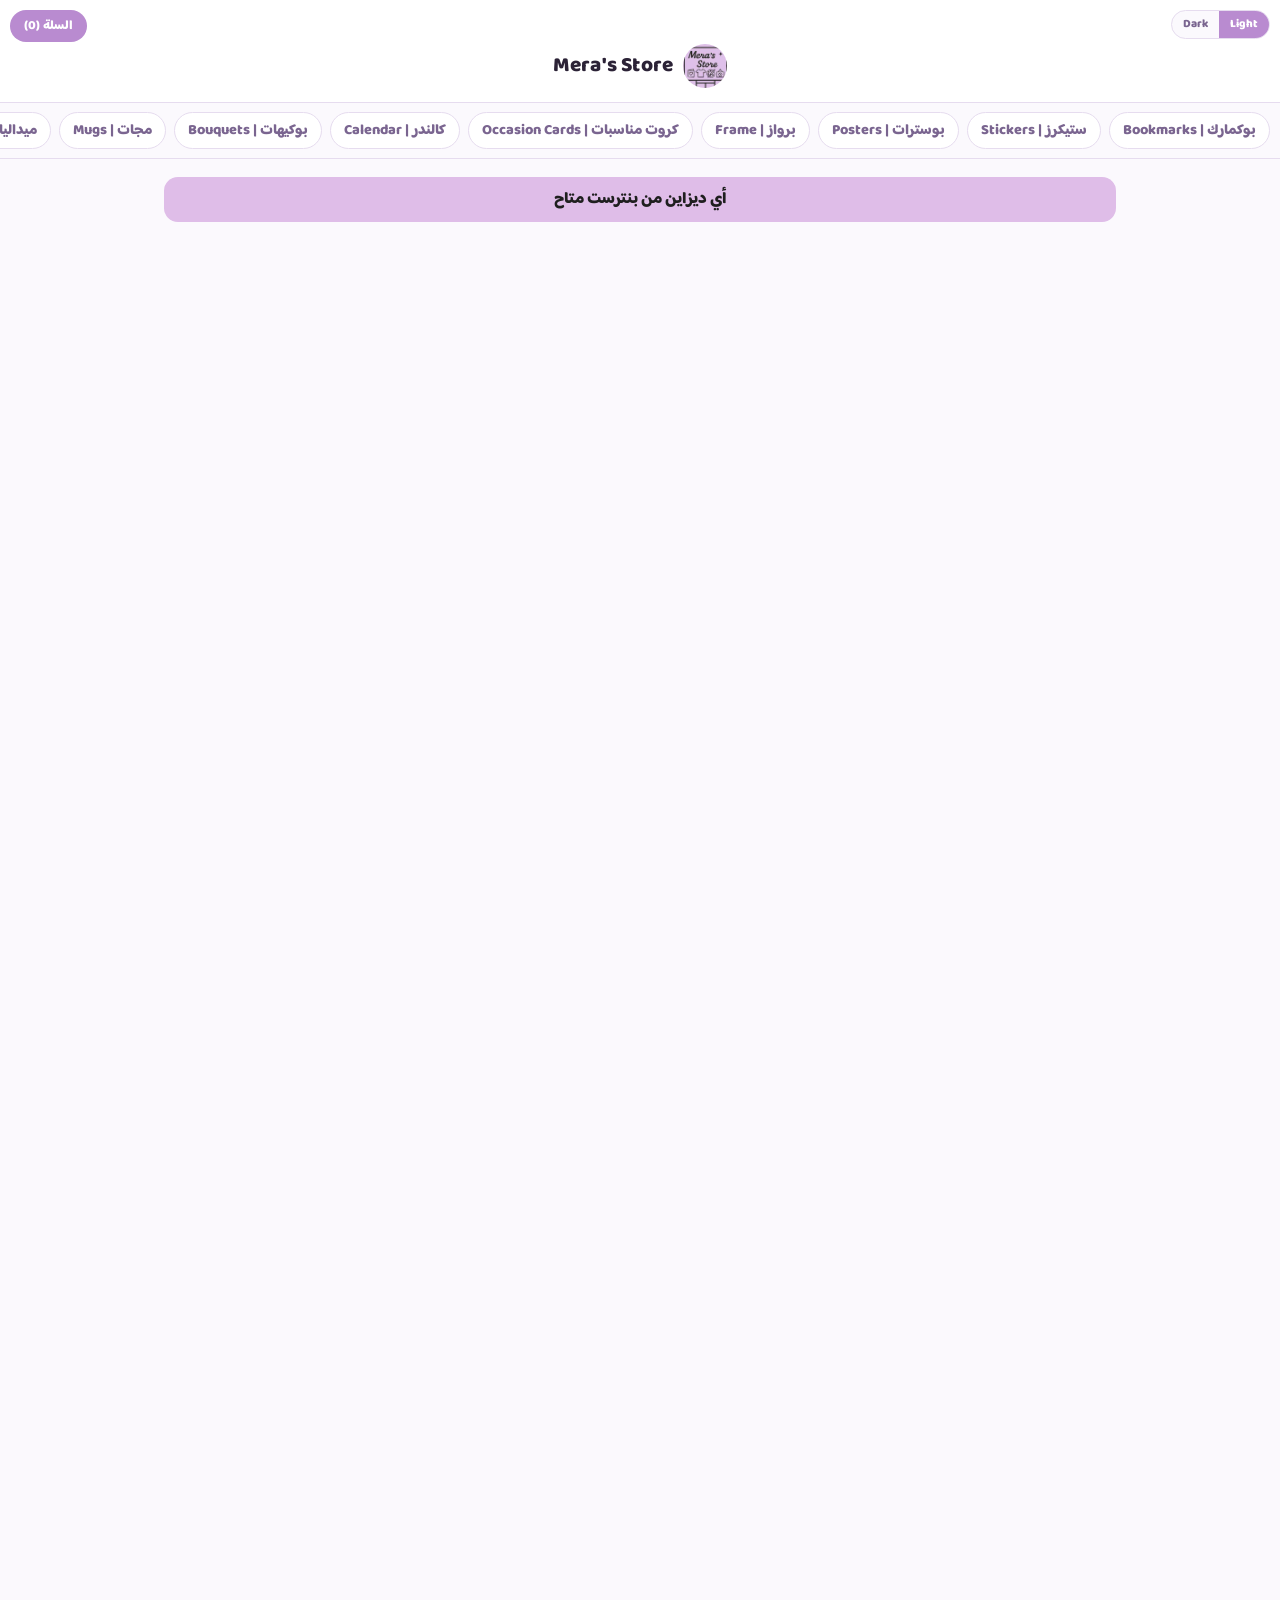
==== commit aec3caab: "SEO: Arabic title, meta description, canonical, Open Graph, JSON-LD" ====
--- a/index.html
+++ b/index.html
@@ -3,9 +3,38 @@
 <head>
 <meta charset="utf-8">
 <meta name="viewport" content="width=device-width,initial-scale=1">
-<title>Mera's Store</title>
-<meta name="description" content="Mera's Store">
-<meta property="og:title" content="Mera's Store">
+<title>Mera's Store | ميراز ستور | هدايا هاند ميد بالطلب</title>
+<meta name="description" content="ميراز ستور: هدايا هاند ميد بالطلب: بوكيهات ورد، بوسترات، مجات، كروت مناسبات، بروازات، ميداليات وستيك تخرج. أي ديزاين من بنترست متاح، والطلب بيتم على واتساب.">
+<meta name="robots" content="index, follow">
+<link rel="canonical" href="https://amera-web.github.io/mera-store/">
+<meta property="og:type" content="website">
+<meta property="og:site_name" content="Mera's Store">
+<meta property="og:title" content="Mera's Store | ميراز ستور | هدايا هاند ميد بالطلب">
+<meta property="og:description" content="هدايا هاند ميد بالطلب: بوكيهات ورد، بوسترات، مجات، كروت مناسبات، بروازات، ميداليات وستيك تخرج. الطلب على واتساب.">
+<meta property="og:url" content="https://amera-web.github.io/mera-store/">
+<meta property="og:image" content="https://amera-web.github.io/mera-store/og-cover.jpg">
+<meta property="og:locale" content="ar_EG">
+<meta name="twitter:card" content="summary">
+<script type="application/ld+json">
+{
+  "@context": "https://schema.org",
+  "@type": "Store",
+  "name": "Mera's Store",
+  "alternateName": "ميراز ستور",
+  "url": "https://amera-web.github.io/mera-store/",
+  "image": "https://amera-web.github.io/mera-store/og-cover.jpg",
+  "description": "متجر هدايا هاند ميد بالطلب: بوكيهات ورد، بوسترات، مجات، كروت مناسبات، بروازات، ميداليات وستيك تخرج.",
+  "sameAs": [
+    "https://www.instagram.com/merasjopp_89",
+    "https://tiktok.com/@meras_jopp89"
+  ],
+  "contactPoint": {
+    "@type": "ContactPoint",
+    "contactType": "sales",
+    "url": "https://wa.me/201017107338"
+  }
+}
+</script>
 <link rel="stylesheet" href="style.css">
 </head>
 <body>
